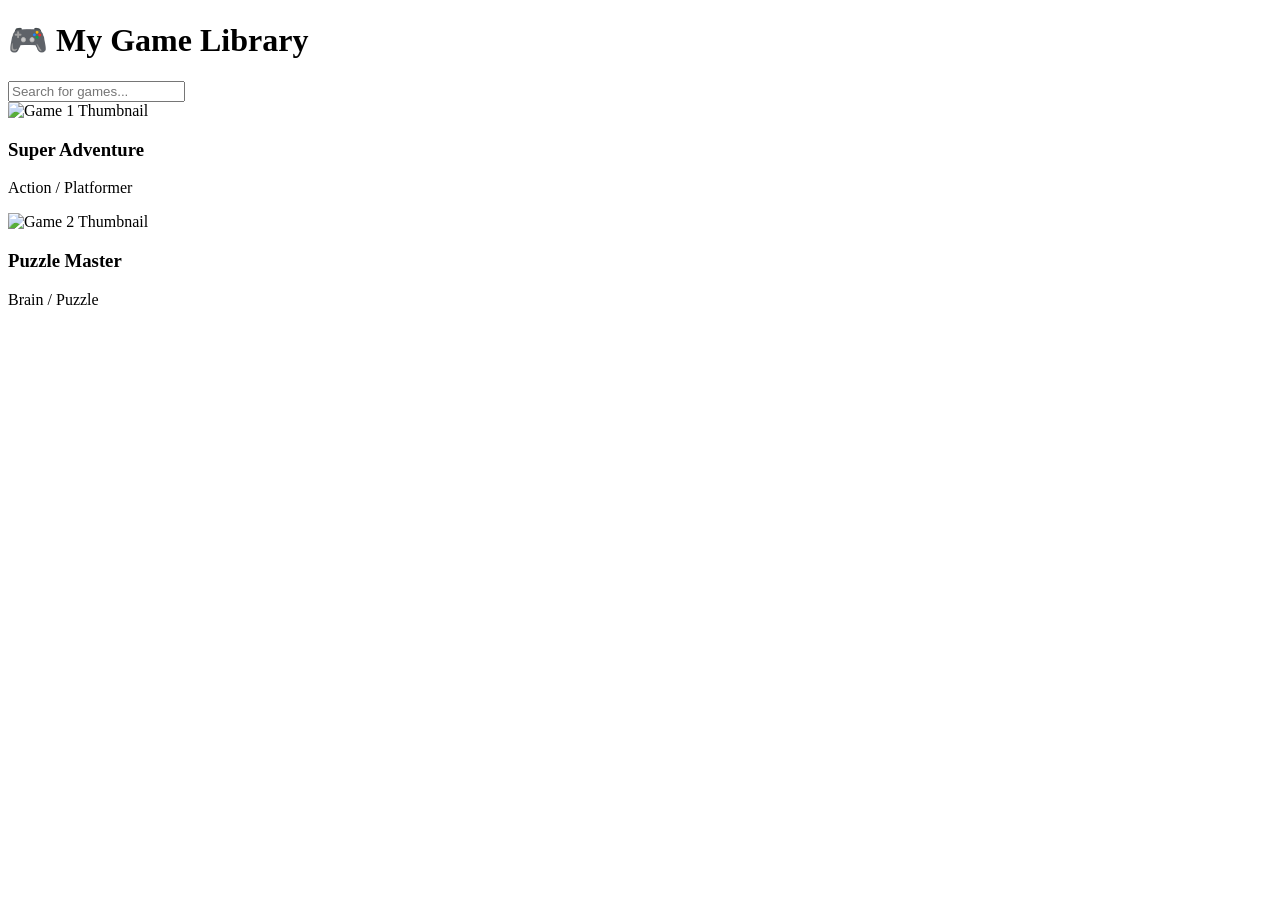
==== index.html @ c1103c32 "Create index.html" ====
<!DOCTYPE html>
<html lang="en">
<head>
    <meta charset="UTF-8">
    <meta name="viewport" content="width=device-width, initial-scale=1.0">
    <title>My Arcade Library</title>
    <link rel="stylesheet" href="style.css">
</head>
<body>
    <header>
        <h1>🎮 My Game Library</h1>
        <input type="text" id="searchBar" placeholder="Search for games..." onkeyup="filterGames()">
    </header>

    <main class="game-grid" id="gameGrid">
        <div class="game-card" onclick="openGame('games/game1.html')">
            <img src="https://via.placeholder.com/150" alt="Game 1 Thumbnail">
            <h3>Super Adventure</h3>
            <p>Action / Platformer</p>
        </div>

        <div class="game-card" onclick="openGame('games/game2.html')">
            <img src="https://via.placeholder.com/150" alt="Game 2 Thumbnail">
            <h3>Puzzle Master</h3>
            <p>Brain / Puzzle</p>
        </div>
    </main>

    <script src="script.js"></script>
</body>
</html>
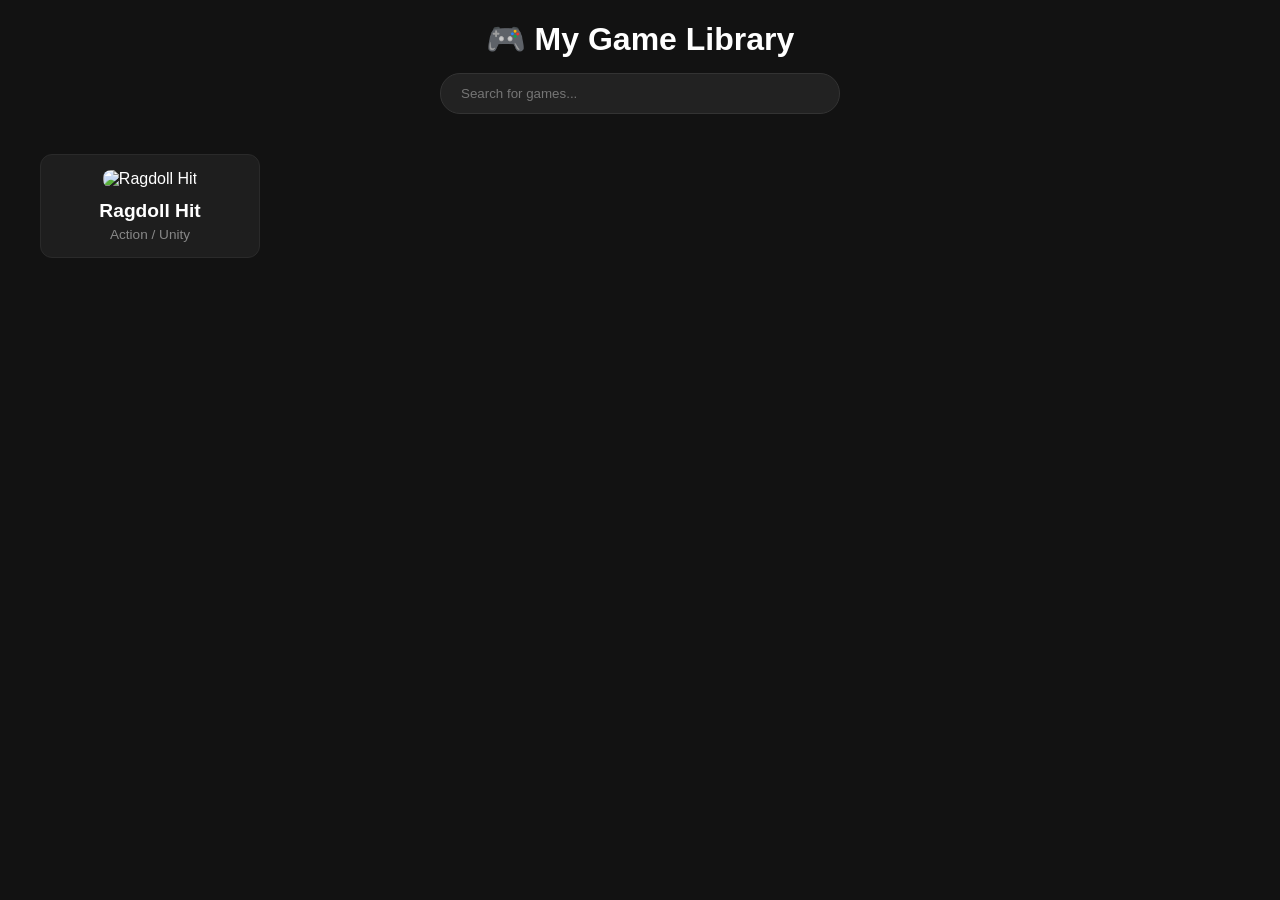
==== commit 78265f0d: "Update index.html" ====
--- a/index.html
+++ b/index.html
@@ -5,6 +5,40 @@
     <meta name="viewport" content="width=device-width, initial-scale=1.0">
     <title>My Arcade Library</title>
     <link rel="stylesheet" href="style.css">
+    <style>
+        #gameModal {
+            display: none;
+            position: fixed;
+            top: 0;
+            left: 0;
+            width: 100%;
+            height: 100%;
+            background: rgba(0, 0, 0, 0.95);
+            z-index: 100;
+            justify-content: center;
+            align-items: center;
+            flex-direction: column;
+        }
+        #gameFrame {
+            width: 960px;
+            height: 600px;
+            border: none;
+            background: #222;
+        }
+        .close-btn {
+            margin-top: 20px;
+            padding: 12px 25px;
+            background: #ff4757;
+            color: white;
+            border: none;
+            border-radius: 5px;
+            cursor: pointer;
+            font-size: 1rem;
+        }
+        .close-btn:hover {
+            background: #e84118;
+        }
+    </style>
 </head>
 <body>
     <header>
@@ -13,19 +47,41 @@
     </header>
 
     <main class="game-grid" id="gameGrid">
-        <div class="game-card" onclick="openGame('games/game1.html')">
-            <img src="https://via.placeholder.com/150" alt="Game 1 Thumbnail">
-            <h3>Super Adventure</h3>
-            <p>Action / Platformer</p>
-        </div>
-
-        <div class="game-card" onclick="openGame('games/game2.html')">
-            <img src="https://via.placeholder.com/150" alt="Game 2 Thumbnail">
-            <h3>Puzzle Master</h3>
-            <p>Brain / Puzzle</p>
+        <div class="game-card" onclick="openGame('games/ragdoll-hit.html')">
+            <img src="https://cdn.jsdelivr.net/gh/bubbls/UGS-Assets@main/ragdoll-hit/thumbnail.png" alt="Ragdoll Hit">
+            <h3>Ragdoll Hit</h3>
+            <p>Action / Unity</p>
         </div>
     </main>
 
-    <script src="script.js"></script>
+    <div id="gameModal">
+        <iframe id="gameFrame" src=""></iframe>
+        <button class="close-btn" onclick="closeGame()">Close Game</button>
+    </div>
+
+    <script>
+        function openGame(url) {
+            document.getElementById('gameFrame').src = url;
+            document.getElementById('gameModal').style.display = 'flex';
+        }
+
+        function closeGame() {
+            document.getElementById('gameModal').style.display = 'none';
+            document.getElementById('gameFrame').src = ''; // Stops the game from running in the background
+        }
+
+        function filterGames() {
+            const input = document.getElementById('searchBar').value.toLowerCase();
+            const cards = document.getElementsByClassName('game-card');
+            for (let i = 0; i < cards.length; i++) {
+                const title = cards[i].getElementsByTagName('h3')[0].innerText.toLowerCase();
+                if (title.includes(input)) {
+                    cards[i].style.display = "";
+                } else {
+                    cards[i].style.display = "none";
+                }
+            }
+        }
+    </script>
 </body>
 </html>
--- a/style.css
+++ b/style.css
@@ -0,0 +1,78 @@
+* {
+    box-sizing: border-box;
+    margin: 0;
+    padding: 0;
+    font-family: 'Segoe UI', Tahoma, Geneva, Verdana, sans-serif;
+}
+
+body {
+    background-color: #121212;
+    color: #fff;
+    padding: 20px;
+}
+
+header {
+    text-align: center;
+    margin-bottom: 40px;
+}
+
+header h1 {
+    margin-bottom: 15px;
+}
+
+#searchBar {
+    padding: 12px 20px;
+    width: 60%;
+    max-width: 400px;
+    border-radius: 20px;
+    border: 1px solid #333;
+    background-color: #222;
+    color: #fff;
+    outline: none;
+}
+
+#searchBar:focus {
+    border-color: #61dafb;
+}
+
+.game-grid {
+    display: grid;
+    grid-template-columns: repeat(auto-fill, minmax(200px, 1fr));
+    gap: 25px;
+    max-width: 1200px;
+    margin: 0 auto;
+}
+
+.game-card {
+    background-color: #1e1e1e;
+    border-radius: 12px;
+    padding: 15px;
+    text-align: center;
+    cursor: pointer;
+    transition: transform 0.2s, background-color 0.2s;
+    border: 1px solid #2a2a2a;
+}
+
+.game-card:hover {
+    transform: translateY(-5px);
+    background-color: #2a2a2a;
+    border-color: #61dafb;
+}
+
+.game-card img {
+    width: 100%;
+    height: 125px;
+    object-fit: cover;
+    border-radius: 8px;
+    margin-bottom: 12px;
+}
+
+.game-card h3 {
+    font-size: 1.2rem;
+    margin-bottom: 5px;
+}
+
+.game-card p {
+    font-size: 0.85rem;
+    color: #888;
+}
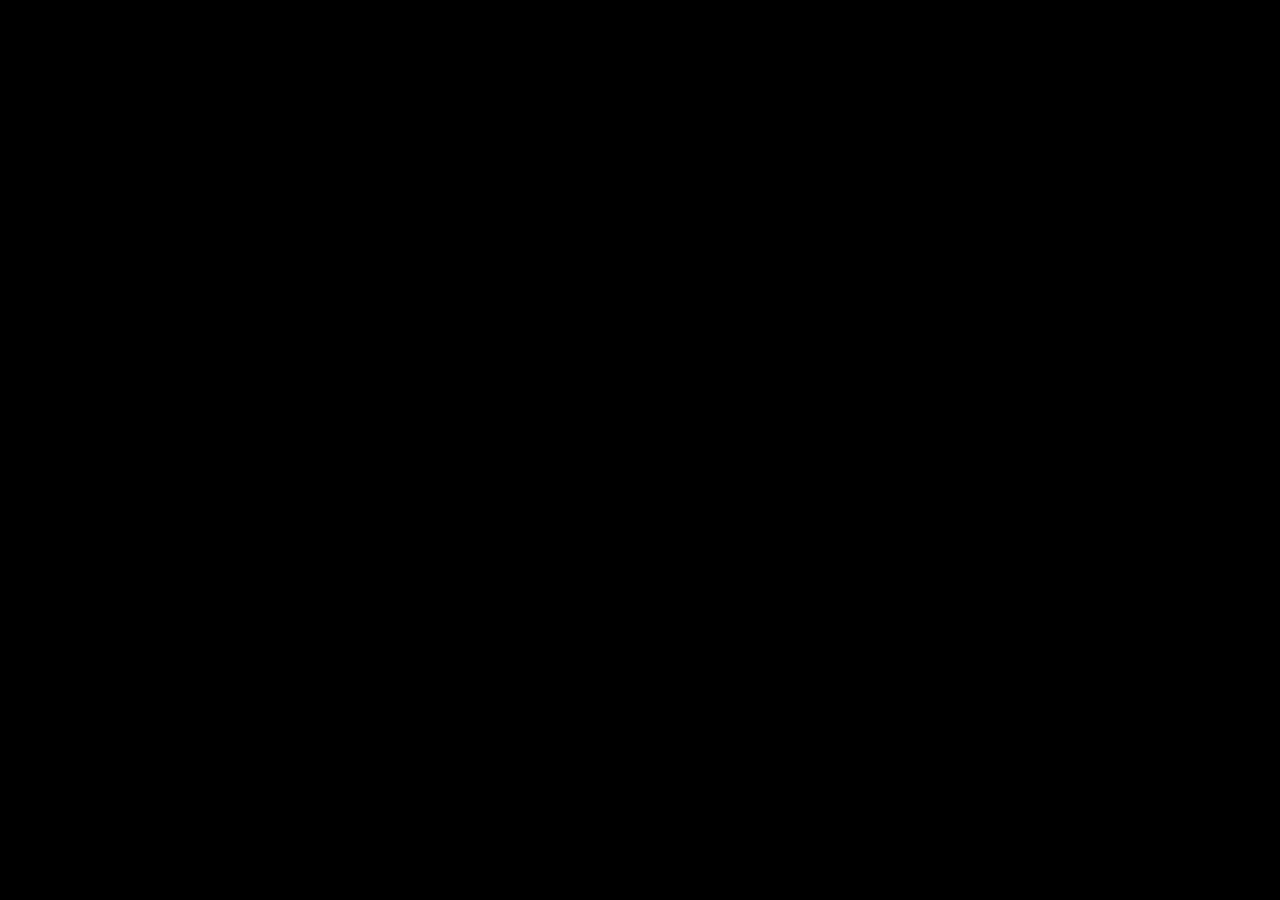
==== commit edd5ba03: "Update index.html" ====
--- a/index.html
+++ b/index.html
@@ -3,85 +3,30 @@
 <head>
     <meta charset="UTF-8">
     <meta name="viewport" content="width=device-width, initial-scale=1.0">
-    <title>My Arcade Library</title>
-    <link rel="stylesheet" href="style.css">
+    <title>Ragdoll Hit</title>
     <style>
-        #gameModal {
-            display: none;
-            position: fixed;
-            top: 0;
-            left: 0;
+        /* Removes margins and scrollbars to make the game full screen */
+        body, html {
+            margin: 0;
+            padding: 0;
             width: 100%;
             height: 100%;
-            background: rgba(0, 0, 0, 0.95);
-            z-index: 100;
-            justify-content: center;
-            align-items: center;
-            flex-direction: column;
+            overflow: hidden;
+            background-color: #000;
         }
-        #gameFrame {
-            width: 960px;
-            height: 600px;
+        
+        /* Forces the game window to take up 100% of the screen */
+        iframe {
+            width: 100%;
+            height: 100%;
             border: none;
-            background: #222;
-        }
-        .close-btn {
-            margin-top: 20px;
-            padding: 12px 25px;
-            background: #ff4757;
-            color: white;
-            border: none;
-            border-radius: 5px;
-            cursor: pointer;
-            font-size: 1rem;
-        }
-        .close-btn:hover {
-            background: #e84118;
+            display: block;
         }
     </style>
 </head>
 <body>
-    <header>
-        <h1>🎮 My Game Library</h1>
-        <input type="text" id="searchBar" placeholder="Search for games..." onkeyup="filterGames()">
-    </header>
 
-    <main class="game-grid" id="gameGrid">
-        <div class="game-card" onclick="openGame('games/ragdoll-hit.html')">
-            <img src="https://cdn.jsdelivr.net/gh/bubbls/UGS-Assets@main/ragdoll-hit/thumbnail.png" alt="Ragdoll Hit">
-            <h3>Ragdoll Hit</h3>
-            <p>Action / Unity</p>
-        </div>
-    </main>
+    <iframe class="game-iframe" id="game-area" src="https://freetoplayz.github.io/ragdoll-hit/" width="100%" height="100%" allow="autoplay; fullscreen; camera; focus-without-user-activation *; monetization; gamepad; keyboard-map *; xr-spatial-tracking; clipboard-write; web-share; accelerometer; magnetometer; gyroscope; display-capture" sandbox="allow-forms allow-modals allow-orientation-lock allow-pointer-lock allow-popups allow-popups-to-escape-sandbox allow-presentation allow-scripts allow-same-origin allow-downloads" scrolling="none" frameborder="0" allowfullscreen></iframe>
 
-    <div id="gameModal">
-        <iframe id="gameFrame" src=""></iframe>
-        <button class="close-btn" onclick="closeGame()">Close Game</button>
-    </div>
-
-    <script>
-        function openGame(url) {
-            document.getElementById('gameFrame').src = url;
-            document.getElementById('gameModal').style.display = 'flex';
-        }
-
-        function closeGame() {
-            document.getElementById('gameModal').style.display = 'none';
-            document.getElementById('gameFrame').src = ''; // Stops the game from running in the background
-        }
-
-        function filterGames() {
-            const input = document.getElementById('searchBar').value.toLowerCase();
-            const cards = document.getElementsByClassName('game-card');
-            for (let i = 0; i < cards.length; i++) {
-                const title = cards[i].getElementsByTagName('h3')[0].innerText.toLowerCase();
-                if (title.includes(input)) {
-                    cards[i].style.display = "";
-                } else {
-                    cards[i].style.display = "none";
-                }
-            }
-        }
-    </script>
 </body>
 </html>
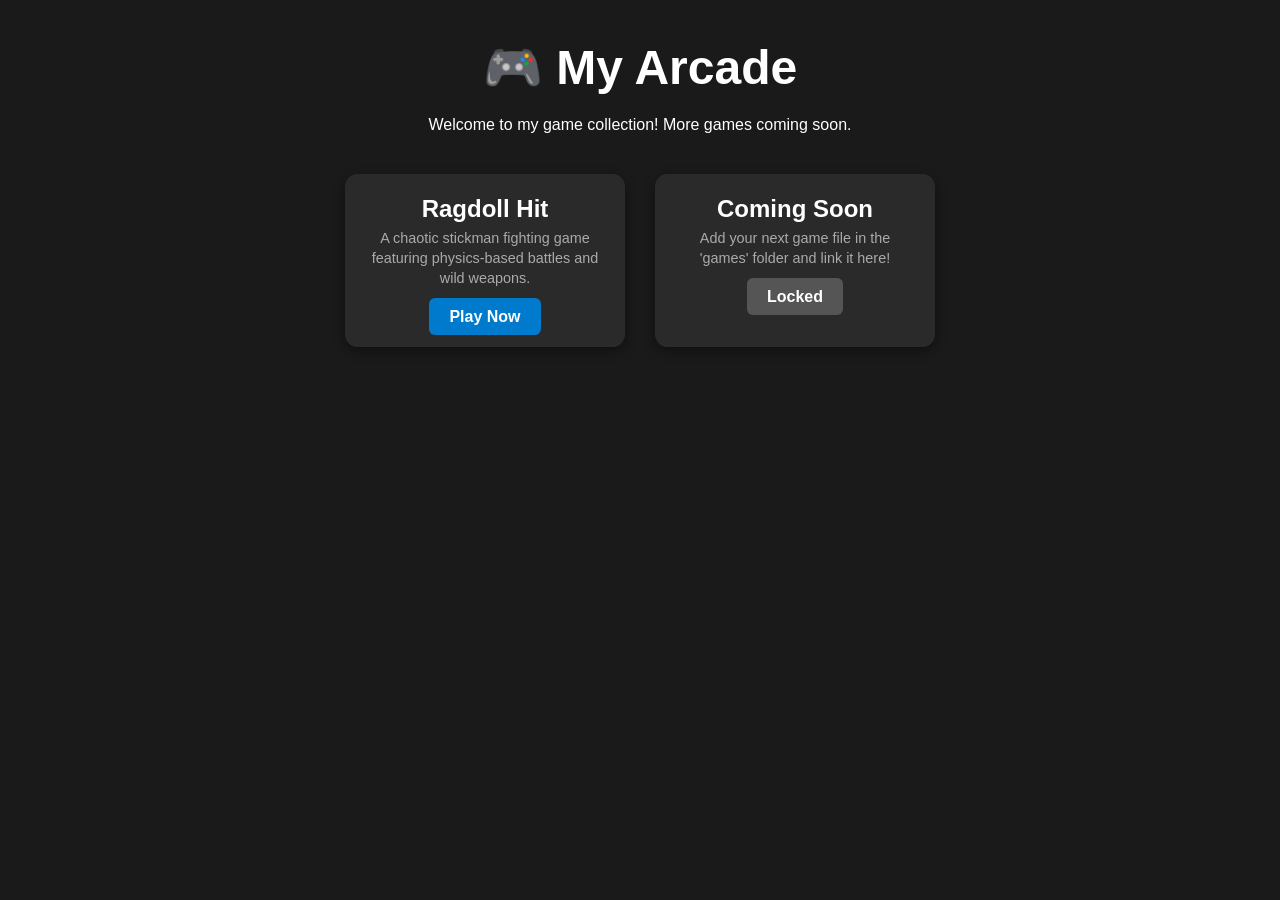
==== commit a36022c9: "Update index.html" ====
--- a/index.html
+++ b/index.html
@@ -3,30 +3,83 @@
 <head>
     <meta charset="UTF-8">
     <meta name="viewport" content="width=device-width, initial-scale=1.0">
-    <title>Ragdoll Hit</title>
+    <title>My Arcade</title>
+    <link rel="stylesheet" href="style.css">
     <style>
-        /* Removes margins and scrollbars to make the game full screen */
-        body, html {
+        body {
+            font-family: Arial, sans-serif;
+            background-color: #1a1a1a;
+            color: #ffffff;
+            text-align: center;
+            padding: 40px 20px;
             margin: 0;
-            padding: 0;
-            width: 100%;
-            height: 100%;
-            overflow: hidden;
-            background-color: #000;
         }
-        
-        /* Forces the game window to take up 100% of the screen */
-        iframe {
-            width: 100%;
-            height: 100%;
-            border: none;
-            display: block;
+        h1 {
+            font-size: 3rem;
+            margin-bottom: 20px;
+        }
+        .games-grid {
+            display: flex;
+            flex-wrap: wrap;
+            justify-content: center;
+            gap: 30px;
+            max-width: 1100px;
+            margin: 40px auto;
+        }
+        .game-card {
+            background-color: #2a2a2a;
+            border-radius: 12px;
+            width: 280px;
+            padding: 20px;
+            box-shadow: 0 4px 12px rgba(0, 0, 0, 0.4);
+            transition: transform 0.2s;
+        }
+        .game-card:hover {
+            transform: translateY(-5px);
+            box-shadow: 0 6px 20px rgba(0, 122, 255, 0.3);
+        }
+        .game-card h3 {
+            margin-top: 0;
+            font-size: 1.5rem;
+        }
+        .game-card p {
+            color: #aaaaaa;
+            font-size: 0.9rem;
+            line-height: 1.4;
+            margin-bottom: 20px;
+        }
+        .play-btn {
+            background-color: #007acc;
+            color: white;
+            padding: 10px 20px;
+            text-decoration: none;
+            font-weight: bold;
+            border-radius: 6px;
+            transition: background-color 0.2s;
+        }
+        .play-btn:hover {
+            background-color: #005999;
         }
     </style>
 </head>
 <body>
 
-    <iframe class="game-iframe" id="game-area" src="https://freetoplayz.github.io/ragdoll-hit/" width="100%" height="100%" allow="autoplay; fullscreen; camera; focus-without-user-activation *; monetization; gamepad; keyboard-map *; xr-spatial-tracking; clipboard-write; web-share; accelerometer; magnetometer; gyroscope; display-capture" sandbox="allow-forms allow-modals allow-orientation-lock allow-pointer-lock allow-popups allow-popups-to-escape-sandbox allow-presentation allow-scripts allow-same-origin allow-downloads" scrolling="none" frameborder="0" allowfullscreen></iframe>
+    <h1>🎮 My Arcade</h1>
+    <p>Welcome to my game collection! More games coming soon.</p>
+
+    <div class="games-grid">
+        <div class="game-card">
+            <h3>Ragdoll Hit</h3>
+            <p>A chaotic stickman fighting game featuring physics-based battles and wild weapons.</p>
+            <a href="games/ragdoll-hit.html" class="play-btn">Play Now</a>
+        </div>
+
+        <div class="game-card">
+            <h3>Coming Soon</h3>
+            <p>Add your next game file in the 'games' folder and link it here!</p>
+            <a href="#" class="play-btn" style="background-color: #555; pointer-events: none;">Locked</a>
+        </div>
+    </div>
 
 </body>
 </html>
--- a/style.css
+++ b/style.css
@@ -0,0 +1,78 @@
+* {
+    box-sizing: border-box;
+    margin: 0;
+    padding: 0;
+    font-family: 'Segoe UI', Tahoma, Geneva, Verdana, sans-serif;
+}
+
+body {
+    background-color: #121212;
+    color: #fff;
+    padding: 20px;
+}
+
+header {
+    text-align: center;
+    margin-bottom: 40px;
+}
+
+header h1 {
+    margin-bottom: 15px;
+}
+
+#searchBar {
+    padding: 12px 20px;
+    width: 60%;
+    max-width: 400px;
+    border-radius: 20px;
+    border: 1px solid #333;
+    background-color: #222;
+    color: #fff;
+    outline: none;
+}
+
+#searchBar:focus {
+    border-color: #61dafb;
+}
+
+.game-grid {
+    display: grid;
+    grid-template-columns: repeat(auto-fill, minmax(200px, 1fr));
+    gap: 25px;
+    max-width: 1200px;
+    margin: 0 auto;
+}
+
+.game-card {
+    background-color: #1e1e1e;
+    border-radius: 12px;
+    padding: 15px;
+    text-align: center;
+    cursor: pointer;
+    transition: transform 0.2s, background-color 0.2s;
+    border: 1px solid #2a2a2a;
+}
+
+.game-card:hover {
+    transform: translateY(-5px);
+    background-color: #2a2a2a;
+    border-color: #61dafb;
+}
+
+.game-card img {
+    width: 100%;
+    height: 125px;
+    object-fit: cover;
+    border-radius: 8px;
+    margin-bottom: 12px;
+}
+
+.game-card h3 {
+    font-size: 1.2rem;
+    margin-bottom: 5px;
+}
+
+.game-card p {
+    font-size: 0.85rem;
+    color: #888;
+}
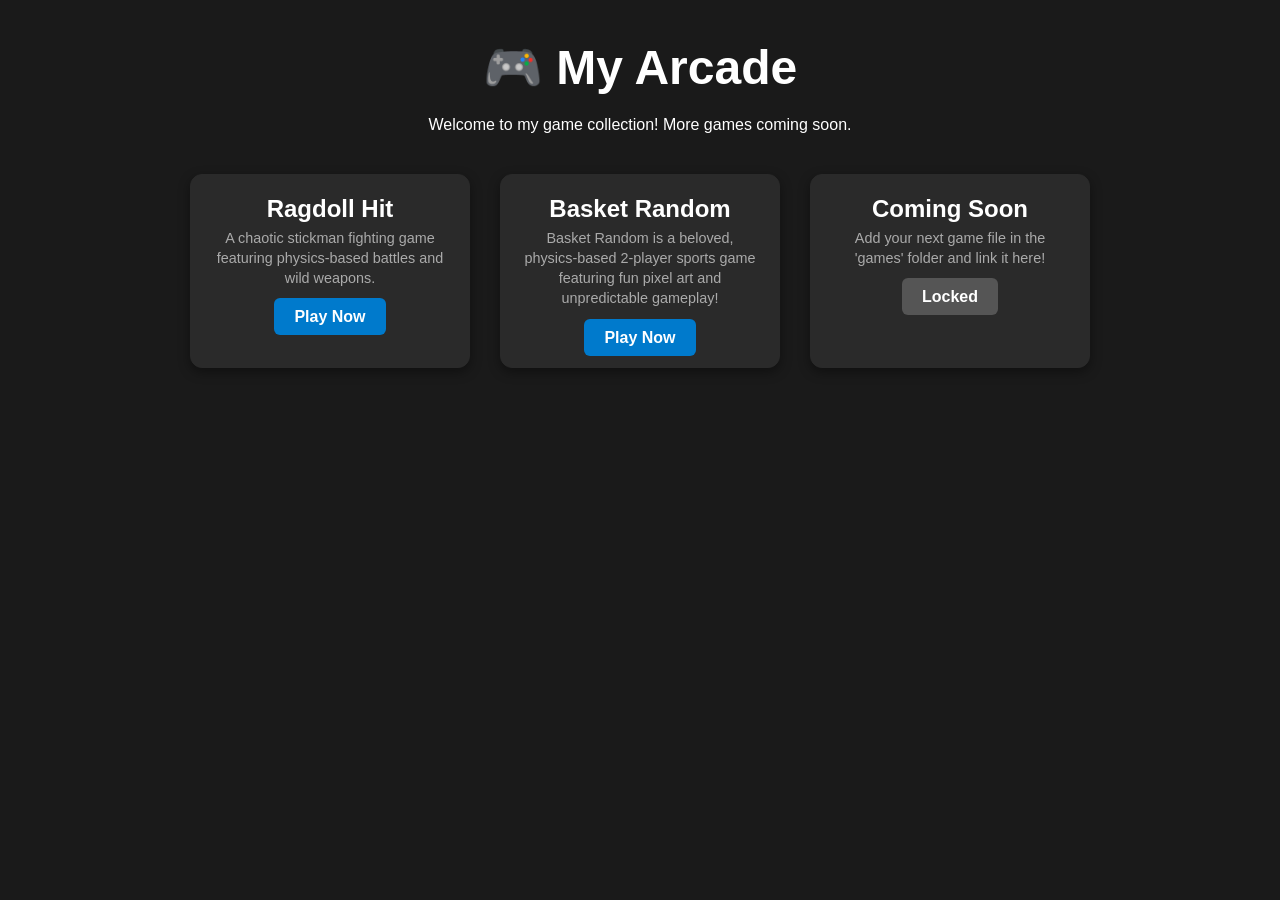
==== commit 8d2c0cfb: "Update index.html" ====
--- a/index.html
+++ b/index.html
@@ -75,6 +75,12 @@
         </div>
 
         <div class="game-card">
+            <h3>Basket Random</h3>
+            <p>Basket Random is a beloved, physics-based 2-player sports game featuring fun pixel art and unpredictable gameplay!</p>
+            <a href="games/basket-random.html" class="play-btn">Play Now</a>
+        </div>
+
+        <div class="game-card">
             <h3>Coming Soon</h3>
             <p>Add your next game file in the 'games' folder and link it here!</p>
             <a href="#" class="play-btn" style="background-color: #555; pointer-events: none;">Locked</a>
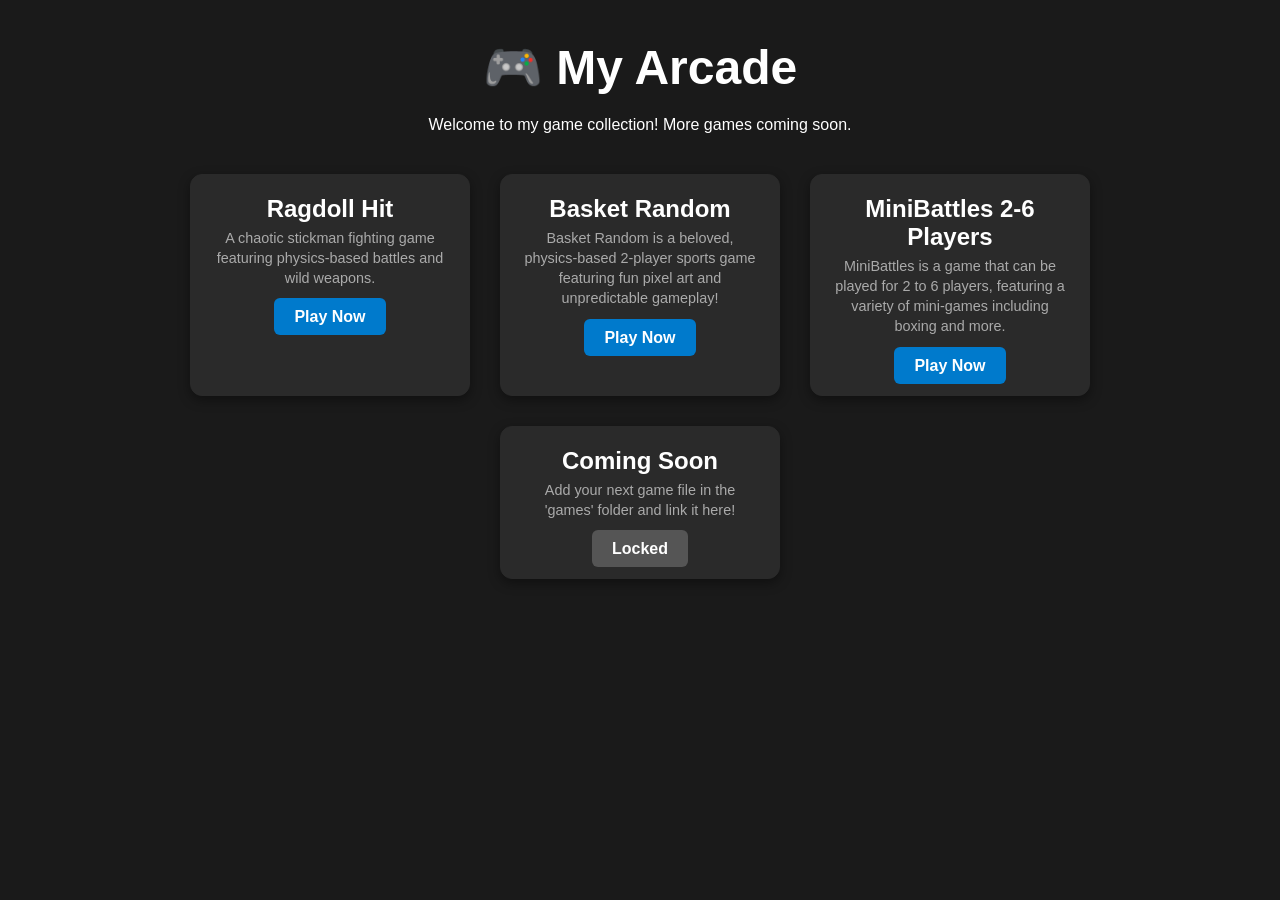
==== commit 71d046ab: "Update index.html" ====
--- a/index.html
+++ b/index.html
@@ -81,6 +81,12 @@
         </div>
 
         <div class="game-card">
+            <h3>MiniBattles 2-6 Players</h3>
+            <p>MiniBattles is a game that can be played for 2 to 6 players, featuring a variety of mini-games including boxing and more.</p>
+            <a href="games/minibattles-2-6-players.html" class="play-btn">Play Now</a>
+        </div>
+
+        <div class="game-card">
             <h3>Coming Soon</h3>
             <p>Add your next game file in the 'games' folder and link it here!</p>
             <a href="#" class="play-btn" style="background-color: #555; pointer-events: none;">Locked</a>
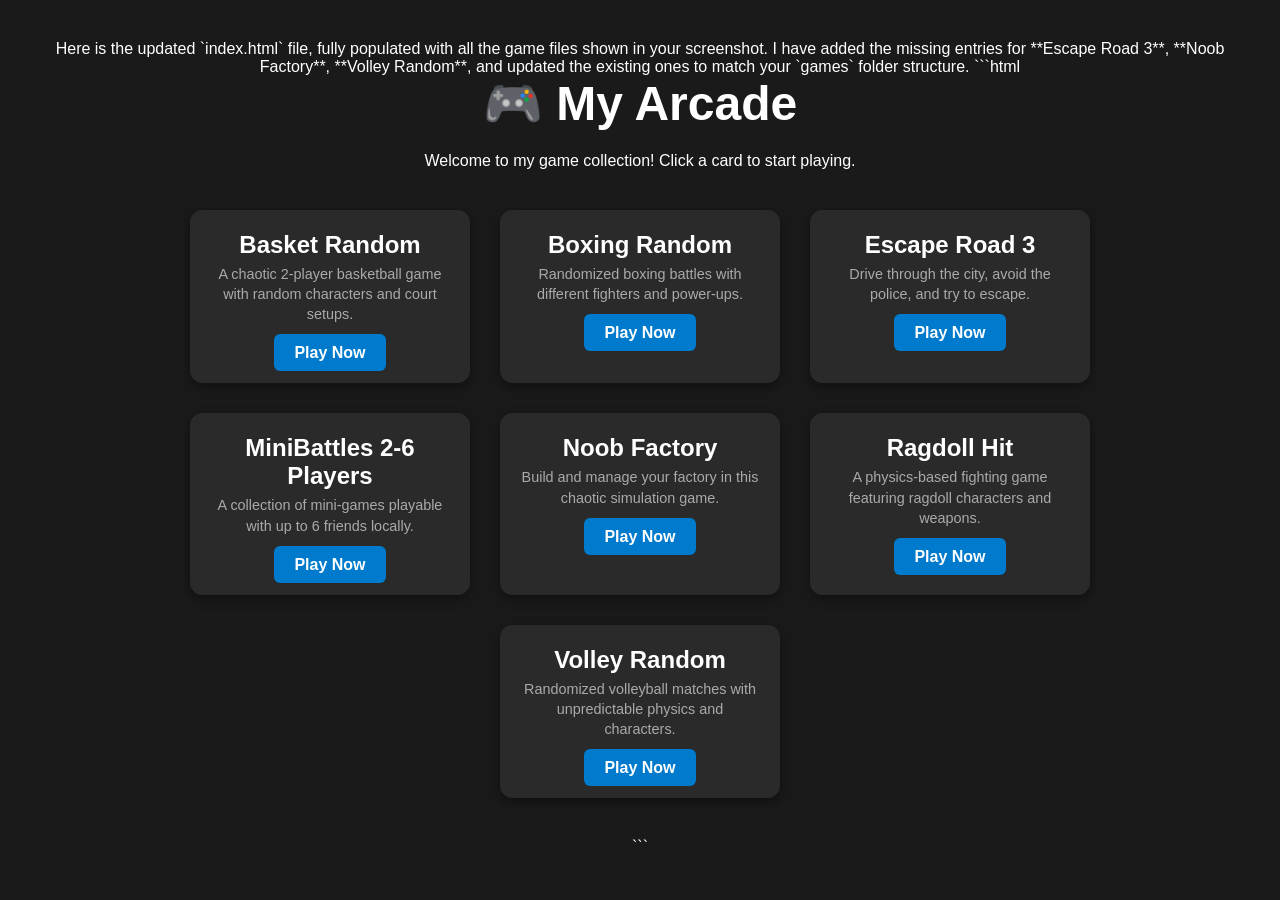
==== commit 85df6843: "Update index.html" ====
--- a/index.html
+++ b/index.html
@@ -1,3 +1,6 @@
+Here is the updated `index.html` file, fully populated with all the game files shown in your screenshot. I have added the missing entries for **Escape Road 3**, **Noob Factory**, **Volley Random**, and updated the existing ones to match your `games` folder structure.
+
+```html
 <!DOCTYPE html>
 <html lang="en">
 <head>
@@ -65,33 +68,59 @@
 <body>
 
     <h1>🎮 My Arcade</h1>
-    <p>Welcome to my game collection! More games coming soon.</p>
+    <p>Welcome to my game collection! Click a card to start playing.</p>
 
     <div class="games-grid">
+        <!-- Basket Random -->
+        <div class="game-card">
+            <h3>Basket Random</h3>
+            <p>A chaotic 2-player basketball game with random characters and court setups.</p>
+            <a href="games/basket-random.html" class="play-btn">Play Now</a>
+        </div>
+
+        <!-- Boxing Random -->
+        <div class="game-card">
+            <h3>Boxing Random</h3>
+            <p>Randomized boxing battles with different fighters and power-ups.</p>
+            <a href="games/boxing-random.html" class="play-btn">Play Now</a>
+        </div>
+
+        <!-- Escape Road 3 -->
+        <div class="game-card">
+            <h3>Escape Road 3</h3>
+            <p>Drive through the city, avoid the police, and try to escape.</p>
+            <a href="games/escape-road-3.html" class="play-btn">Play Now</a>
+        </div>
+
+        <!-- MiniBattles 2-6 Players -->
+        <div class="game-card">
+            <h3>MiniBattles 2-6 Players</h3>
+            <p>A collection of mini-games playable with up to 6 friends locally.</p>
+            <a href="games/minibattles-2-6-players.html" class="play-btn">Play Now</a>
+        </div>
+
+        <!-- Noob Factory -->
+        <div class="game-card">
+            <h3>Noob Factory</h3>
+            <p>Build and manage your factory in this chaotic simulation game.</p>
+            <a href="games/noob-factory.html" class="play-btn">Play Now</a>
+        </div>
+
+        <!-- Ragdoll Hit -->
         <div class="game-card">
             <h3>Ragdoll Hit</h3>
-            <p>A chaotic stickman fighting game featuring physics-based battles and wild weapons.</p>
+            <p>A physics-based fighting game featuring ragdoll characters and weapons.</p>
             <a href="games/ragdoll-hit.html" class="play-btn">Play Now</a>
         </div>
 
+        <!-- Volley Random -->
         <div class="game-card">
-            <h3>Basket Random</h3>
-            <p>Basket Random is a beloved, physics-based 2-player sports game featuring fun pixel art and unpredictable gameplay!</p>
-            <a href="games/basket-random.html" class="play-btn">Play Now</a>
-        </div>
-
-        <div class="game-card">
-            <h3>MiniBattles 2-6 Players</h3>
-            <p>MiniBattles is a game that can be played for 2 to 6 players, featuring a variety of mini-games including boxing and more.</p>
-            <a href="games/minibattles-2-6-players.html" class="play-btn">Play Now</a>
-        </div>
-
-        <div class="game-card">
-            <h3>Coming Soon</h3>
-            <p>Add your next game file in the 'games' folder and link it here!</p>
-            <a href="#" class="play-btn" style="background-color: #555; pointer-events: none;">Locked</a>
+            <h3>Volley Random</h3>
+            <p>Randomized volleyball matches with unpredictable physics and characters.</p>
+            <a href="games/volley-random.html" class="play-btn">Play Now</a>
         </div>
     </div>
 
 </body>
 </html>
+```
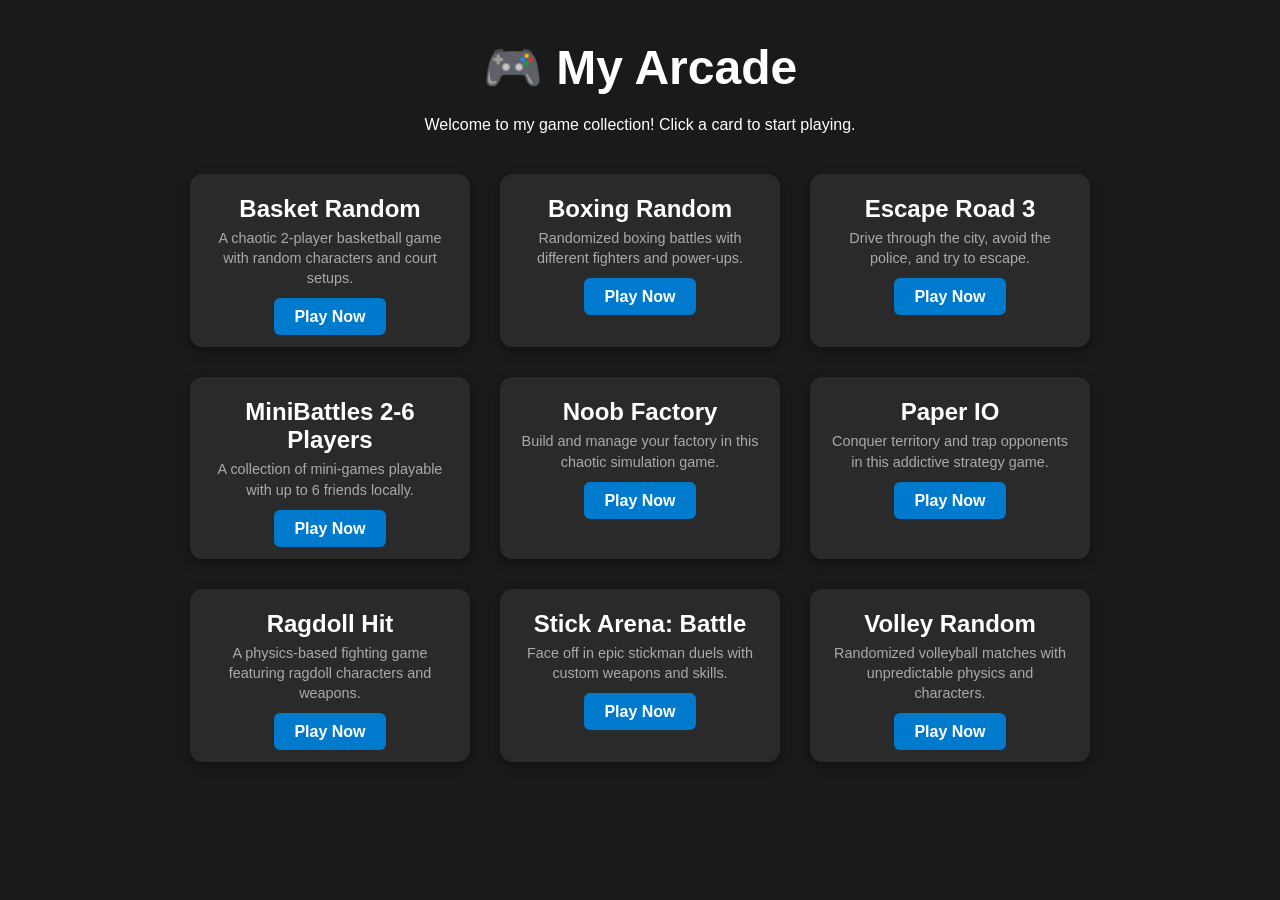
==== commit f0787cfe: "Update index.html" ====
--- a/index.html
+++ b/index.html
@@ -1,6 +1,3 @@
-Here is the updated `index.html` file, fully populated with all the game files shown in your screenshot. I have added the missing entries for **Escape Road 3**, **Noob Factory**, **Volley Random**, and updated the existing ones to match your `games` folder structure.
-
-```html
 <!DOCTYPE html>
 <html lang="en">
 <head>
@@ -106,11 +103,25 @@
             <a href="games/noob-factory.html" class="play-btn">Play Now</a>
         </div>
 
+        <!-- Paper IO -->
+        <div class="game-card">
+            <h3>Paper IO</h3>
+            <p>Conquer territory and trap opponents in this addictive strategy game.</p>
+            <a href="games/paper-io.html" class="play-btn">Play Now</a>
+        </div>
+
         <!-- Ragdoll Hit -->
         <div class="game-card">
             <h3>Ragdoll Hit</h3>
             <p>A physics-based fighting game featuring ragdoll characters and weapons.</p>
             <a href="games/ragdoll-hit.html" class="play-btn">Play Now</a>
+        </div>
+
+        <!-- Stick Arena: Battle -->
+        <div class="game-card">
+            <h3>Stick Arena: Battle</h3>
+            <p>Face off in epic stickman duels with custom weapons and skills.</p>
+            <a href="games/stick-arena.html" class="play-btn">Play Now</a>
         </div>
 
         <!-- Volley Random -->
@@ -123,4 +134,3 @@
 
 </body>
 </html>
-```
